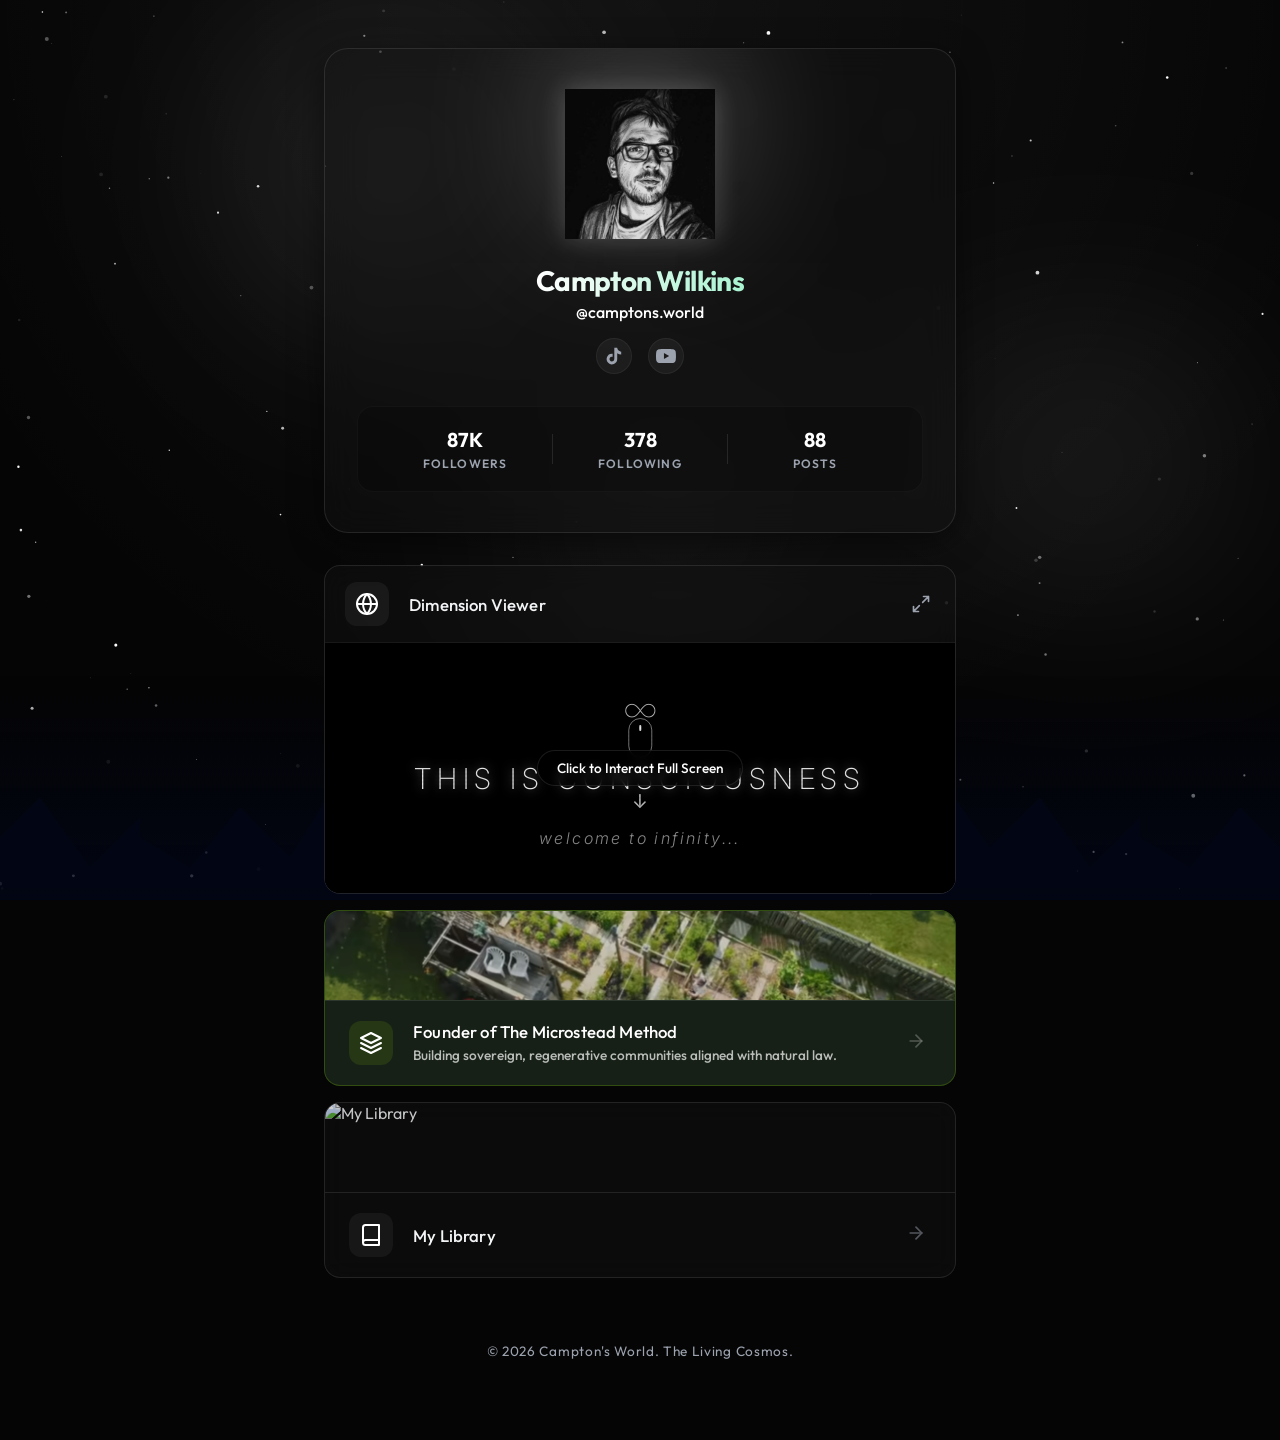
==== index.html @ 15b925a3 "Add files via upload" ====
<!DOCTYPE html>
<html lang="en">
<head>
    <meta charset="UTF-8">
    <meta name="viewport" content="width=device-width, initial-scale=1.0">
    <title>Campton's World</title>
    <meta name="description" content="Digital profile and links for Campton's World. Quantum spirituality, the evolution of consciousness, metaphysics, and shamanic wisdom.">
    <link rel="preconnect" href="https://fonts.googleapis.com">
    <link rel="preconnect" href="https://fonts.gstatic.com" crossorigin>
    <link href="https://fonts.googleapis.com/css2?family=Outfit:wght@300;400;500;600;700&display=swap" rel="stylesheet">
    <link rel="stylesheet" href="styles.css">
</head>
<body>
    <!-- Background Canvas for Stars -->
    <canvas id="starsCanvas"></canvas>
    
    <!-- Aurora Borealis Elements -->
    <div class="aurora-container">
        <div class="aurora aurora-1"></div>
        <div class="aurora aurora-2"></div>
        <div class="aurora aurora-3"></div>
    </div>

    <!-- Earth/Nature Silhouette at the bottom -->
    <div class="nature-silhouette"></div>

    <main class="content-wrapper">
        <!-- Profile Section -->
        <header class="profile-card">
            <div class="profile-glow"></div>
            <div class="profile-square-container">
                <img src="profile_small.jpg" alt="Campton Wilkins" class="profile-square-image">
            </div>
            
            <h1 class="profile-name">Campton Wilkins</h1>
            <a href="https://www.instagram.com/camptons.world/" target="_blank" rel="noopener noreferrer" class="profile-handle">@camptons.world</a>
            
            <div class="social-icons">
                <a href="https://tiktok.com/@camptons.world" target="_blank" rel="noopener noreferrer" class="social-icon" aria-label="TikTok">
                    <svg width="20" height="20" viewBox="0 0 24 24" fill="currentColor"><path d="M19.59 6.69a4.83 4.83 0 0 1-3.77-4.25V2h-3.45v13.67a2.89 2.89 0 0 1-5.2 1.74 2.89 2.89 0 0 1 2.31-4.64 2.93 2.93 0 0 1 .88.13V9.4a6.84 6.84 0 0 0-1-.05A6.33 6.33 0 0 0 5 20.1a6.34 6.34 0 0 0 10.86-4.43v-7a8.16 8.16 0 0 0 4.77 1.52v-3.4a4.85 4.85 0 0 1-1-.1z"/></svg>
                </a>
                <a href="https://youtube.com/c/CamptonWilkins" target="_blank" rel="noopener noreferrer" class="social-icon" aria-label="YouTube">
                    <svg width="20" height="20" viewBox="0 0 24 24" fill="currentColor"><path d="M23.498 6.186a3.016 3.016 0 0 0-2.122-2.136C19.505 3.545 12 3.545 12 3.545s-7.505 0-9.377.505A3.017 3.017 0 0 0 .502 6.186C0 8.07 0 12 0 12s0 3.93.502 5.814a3.016 3.016 0 0 0 2.122 2.136c1.871.505 9.376.505 9.376.505s7.505 0 9.377-.505a3.015 3.015 0 0 0 2.122-2.136C24 15.93 24 12 24 12s0-3.93-.502-5.814zM9.545 15.568V8.432L15.818 12l-6.273 3.568z"/></svg>
                </a>
            </div>
            
            <div class="profile-stats">
                <div class="stat-item">
                    <span class="stat-value">87K</span>
                    <span class="stat-label">Followers</span>
                </div>
                <div class="stat-divider"></div>
                <div class="stat-item">
                    <span class="stat-value">378</span>
                    <span class="stat-label">Following</span>
                </div>
                <div class="stat-divider"></div>
                <div class="stat-item">
                    <span class="stat-value">88</span>
                    <span class="stat-label">Posts</span>
                </div>
            </div>
        </header>

        <!-- Link Tree Section -->
        <nav class="link-tree">
            <!-- Dimension Viewer Widget -->
            <div class="widget-preview-container" id="dimensionWidgetContainer" style="--delay: 0.1s">
                <div class="widget-preview-header" onclick="toggleWidgetFullscreen()">
                    <div class="link-icon">
                        <svg width="24" height="24" viewBox="0 0 24 24" fill="none" stroke="currentColor" stroke-width="2" stroke-linecap="round" stroke-linejoin="round"><circle cx="12" cy="12" r="10"></circle><path d="M12 2a15.3 15.3 0 0 1 4 10 15.3 15.3 0 0 1-4 10 15.3 15.3 0 0 1-4-10 15.3 15.3 0 0 1 4-10z"></path><path d="M2 12h20"></path></svg>
                    </div>
                    <span class="link-text">Dimension Viewer</span>
                    <button id="expandWidgetBtn" class="expand-btn" aria-label="Expand">
                        <svg class="expand-icon" width="20" height="20" viewBox="0 0 24 24" fill="none" stroke="currentColor" stroke-width="2" stroke-linecap="round" stroke-linejoin="round"><path d="M15 3h6v6M9 21H3v-6M21 3l-7 7M3 21l7-7"/></svg>
                        <svg class="collapse-icon" width="20" height="20" viewBox="0 0 24 24" fill="none" stroke="currentColor" stroke-width="2" stroke-linecap="round" stroke-linejoin="round" style="display: none;"><line x1="18" y1="6" x2="6" y2="18"></line><line x1="6" y1="6" x2="18" y2="18"></line></svg>
                    </button>
                </div>
                <div class="widget-iframe-wrapper">
                    <iframe id="dimensionIframe" src="dimension-viewer/index.html" frameborder="0"></iframe>
                    <div class="widget-overlay" id="widgetOverlay" onclick="toggleWidgetFullscreen()">
                        <span class="overlay-text">Click to Interact Full Screen</span>
                    </div>
                </div>
            </div>

            <!-- Microstead Link -->
            <a href="https://microstead.org/" target="_blank" rel="noopener noreferrer" class="tree-link microstead-link" style="--delay: 0.2s">
                <div class="link-banner">
                    <img src="microstead.jpg" alt="Microstead">
                </div>
                <div class="link-inner">
                    <div class="link-icon">
                        <svg width="24" height="24" viewBox="0 0 24 24" fill="none" stroke="currentColor" stroke-width="2" stroke-linecap="round" stroke-linejoin="round">
                            <path d="M12 2L2 7l10 5 10-5-10-5z"></path><path d="M2 17l10 5 10-5"></path><path d="M2 12l10 5 10-5"></path>
                        </svg>
                    </div>
                    <div class="link-content">
                        <span class="link-text" style="flex: unset;">Founder of The Microstead Method</span>
                        <span class="link-excerpt">Building sovereign, regenerative communities aligned with natural law.</span>
                    </div>
                    <div class="link-arrow">
                        <svg width="20" height="20" viewBox="0 0 24 24" fill="none" stroke="currentColor" stroke-width="2" stroke-linecap="round" stroke-linejoin="round">
                            <line x1="5" y1="12" x2="19" y2="12"></line>
                            <polyline points="12 5 19 12 12 19"></polyline>
                        </svg>
                    </div>
                </div>
            </a>

            <!-- Link Template 2 -->
            <a href="library.html" class="tree-link library-link" style="--delay: 0.3s">
                <div class="link-banner">
                    <img src="library-thumb.gif" alt="My Library">
                </div>
                <div class="link-inner">
                    <div class="link-icon">
                        <svg width="24" height="24" viewBox="0 0 24 24" fill="none" stroke="currentColor" stroke-width="2" stroke-linecap="round" stroke-linejoin="round">
                            <path d="M4 19.5v-15A2.5 2.5 0 0 1 6.5 2H20v20H6.5a2.5 2.5 0 0 1 0-5H20"></path>
                        </svg>
                    </div>
                    <span class="link-text">My Library</span>
                    <div class="link-arrow">
                        <svg width="20" height="20" viewBox="0 0 24 24" fill="none" stroke="currentColor" stroke-width="2" stroke-linecap="round" stroke-linejoin="round">
                            <line x1="5" y1="12" x2="19" y2="12"></line>
                            <polyline points="12 5 19 12 12 19"></polyline>
                        </svg>
                    </div>
                </div>
            </a>
        </nav>
        
        <footer class="footer">
            <p>&copy; <script>document.write(new Date().getFullYear())</script> Campton's World. The Living Cosmos.</p>
        </footer>
    </main>

    <script src="script.js"></script>
</body>
</html>
---- styles.css ----
:root {
    --bg-color: #050505;
    --text-main: #F3F4F6;
    --text-muted: #9CA3AF;
    --accent-green: #FFFFFF;
    --accent-blue: #CCCCCC;
    --accent-purple: #999999;
    --glass-bg: rgba(20, 20, 20, 0.4);
    --glass-border: rgba(255, 255, 255, 0.1);
    --card-shadow: 0 8px 32px 0 rgba(0, 0, 0, 0.5);
}

* {
    margin: 0;
    padding: 0;
    box-sizing: border-box;
    font-family: 'Outfit', sans-serif;
}

body {
    background-color: var(--bg-color);
    color: var(--text-main);
    min-height: 100vh;
    display: flex;
    flex-direction: column;
    align-items: center;
    overflow-x: hidden;
    position: relative;
    /* Subtle earthy texture overlay */
    background-image: radial-gradient(circle at 50% 0%, rgba(255, 255, 255, 0.05) 0%, transparent 50%);
}

/* --- Background Effects --- */
#starsCanvas {
    position: fixed;
    top: 0;
    left: 0;
    width: 100%;
    height: 100%;
    z-index: -3;
    pointer-events: none;
}

.aurora-container {
    position: fixed;
    top: -50%;
    left: -50%;
    width: 200%;
    height: 200%;
    z-index: -2;
    pointer-events: none;
    filter: blur(60px);
    opacity: 0.5;
    mix-blend-mode: screen;
}

.aurora {
    position: absolute;
    border-radius: 50%;
    animation: drift 20s infinite alternate linear;
}

.aurora-1 {
    top: 20%;
    left: 30%;
    width: 40vw;
    height: 40vw;
    background: radial-gradient(circle, rgba(255, 255, 255, 0.2), transparent 70%);
    animation-delay: 0s;
}

.aurora-2 {
    top: 40%;
    right: 20%;
    width: 50vw;
    height: 30vw;
    background: radial-gradient(circle, rgba(255, 255, 255, 0.15), transparent 70%);
    animation-delay: -5s;
}

.aurora-3 {
    bottom: 30%;
    left: 40%;
    width: 45vw;
    height: 45vw;
    background: radial-gradient(circle, rgba(255, 255, 255, 0.1), transparent 70%);
    animation-delay: -10s;
}

@keyframes drift {
    0% { transform: translate(0, 0) scale(1) rotate(0deg); }
    100% { transform: translate(10%, 10%) scale(1.1) rotate(5deg); }
}

.nature-silhouette {
    position: fixed;
    bottom: 0;
    left: 0;
    width: 100%;
    height: 25vh;
    z-index: -1;
    pointer-events: none;
    /* Creating a pine tree / mountain silhouette effect using a repeating linear gradient or svg */
    background: linear-gradient(to top, rgba(2, 6, 23, 1), transparent),
                url('data:image/svg+xml;utf8,<svg viewBox="0 0 1000 200" xmlns="http://www.w3.org/2000/svg"><path d="M0,200 L0,150 L50,180 L100,120 L150,170 L200,90 L250,160 L300,110 L350,150 L400,80 L450,140 L500,60 L550,130 L600,100 L650,150 L700,70 L750,140 L800,90 L850,160 L900,110 L950,180 L1000,130 L1000,200 Z" fill="%23020617"/></svg>');
    background-size: 100% 100%, 1000px 100%;
    background-position: bottom;
    background-repeat: no-repeat, repeat-x;
    opacity: 0.8;
}

/* --- Layout --- */
.content-wrapper {
    width: 100%;
    max-width: 680px;
    padding: 3rem 1.5rem;
    display: flex;
    flex-direction: column;
    gap: 2rem;
    z-index: 1;
}

/* --- Profile Section --- */
.profile-card {
    background: var(--glass-bg);
    backdrop-filter: blur(16px);
    -webkit-backdrop-filter: blur(16px);
    border: 1px solid var(--glass-border);
    border-radius: 24px;
    padding: 2.5rem 2rem;
    display: flex;
    flex-direction: column;
    align-items: center;
    box-shadow: var(--card-shadow);
    position: relative;
    overflow: hidden;
    animation: fadeUp 0.8s cubic-bezier(0.16, 1, 0.3, 1);
}

.profile-glow {
    position: absolute;
    top: 0;
    left: 50%;
    transform: translateX(-50%);
    width: 150px;
    height: 150px;
    background: var(--accent-green);
    filter: blur(80px);
    opacity: 0.3;
    pointer-events: none;
}

.profile-square-container {
    position: relative;
    width: 150px;
    height: 150px;
    margin-bottom: 1.5rem;
    border-radius: 0;
    overflow: hidden;
    box-shadow: 0 0 25px rgba(255, 255, 255, 0.2);
    animation: pulseGlowSquare 4s infinite alternate;
}

.profile-square-image {
    width: 100%;
    height: 100%;
    object-fit: cover;
    object-position: center 15%;
    display: block;
    filter: grayscale(100%) contrast(1.1);
}

@keyframes pulseGlowSquare {
    0% { box-shadow: 0 0 15px rgba(255, 255, 255, 0.1); }
    100% { box-shadow: 0 0 30px rgba(255, 255, 255, 0.3); }
}

.profile-name {
    font-size: 1.75rem;
    font-weight: 700;
    margin-bottom: 0.25rem;
    letter-spacing: -0.02em;
    background: linear-gradient(to right, #FFF, #A7F3D0);
    -webkit-background-clip: text;
    -webkit-text-fill-color: transparent;
}

.profile-handle {
    color: var(--accent-green);
    text-decoration: none;
    font-size: 1rem;
    font-weight: 500;
    margin-bottom: 1rem;
    transition: color 0.3s ease;
}

.profile-handle:hover {
    color: #FFFFFF;
    text-shadow: 0 0 8px rgba(255, 255, 255, 0.5);
}

.social-icons {
    display: flex;
    gap: 1rem;
    margin-bottom: 2rem;
}

.social-icon {
    display: flex;
    align-items: center;
    justify-content: center;
    width: 36px;
    height: 36px;
    background: rgba(255, 255, 255, 0.05);
    border-radius: 50%;
    color: var(--text-muted);
    transition: all 0.3s ease;
    border: 1px solid rgba(255, 255, 255, 0.05);
}

.social-icon:hover {
    color: #FFF;
    background: rgba(255, 255, 255, 0.1);
    border-color: rgba(255, 255, 255, 0.3);
    transform: translateY(-2px);
    box-shadow: 0 4px 12px rgba(255, 255, 255, 0.15);
}

.profile-stats {
    display: flex;
    justify-content: center;
    align-items: center;
    width: 100%;
    background: rgba(0, 0, 0, 0.2);
    border-radius: 16px;
    padding: 1.25rem;
    border: 1px solid rgba(255, 255, 255, 0.03);
}

.stat-item {
    display: flex;
    flex-direction: column;
    align-items: center;
    flex: 1;
}

.stat-value {
    font-size: 1.25rem;
    font-weight: 700;
    color: #FFF;
    margin-bottom: 0.25rem;
}

.stat-label {
    font-size: 0.75rem;
    text-transform: uppercase;
    letter-spacing: 0.1em;
    color: var(--text-muted);
    font-weight: 600;
}

.stat-divider {
    width: 1px;
    height: 30px;
    background: rgba(255, 255, 255, 0.1);
}

/* --- Link Tree Section --- */
.link-tree {
    display: flex;
    flex-direction: column;
    gap: 1rem;
    width: 100%;
}

.tree-link {
    display: flex;
    align-items: center;
    background: var(--glass-bg);
    backdrop-filter: blur(12px);
    -webkit-backdrop-filter: blur(12px);
    border: 1px solid var(--glass-border);
    border-radius: 16px;
    padding: 1rem 1.25rem;
    text-decoration: none;
    color: var(--text-main);
    transition: all 0.3s cubic-bezier(0.25, 0.8, 0.25, 1);
    position: relative;
    overflow: hidden;
    animation: fadeUp 0.8s cubic-bezier(0.16, 1, 0.3, 1) both;
    animation-delay: calc(var(--delay) + 0.2s);
}

.tree-link::before {
    content: '';
    position: absolute;
    top: 0;
    left: 0;
    width: 100%;
    height: 100%;
    background: linear-gradient(90deg, transparent, rgba(255, 255, 255, 0.05), transparent);
    transform: translateX(-100%);
    transition: transform 0.6s ease;
}

.tree-link:hover {
    transform: translateY(-3px) scale(1.01);
    background: rgba(31, 41, 55, 0.6);
    border-color: rgba(255, 255, 255, 0.2);
    box-shadow: 0 10px 25px -5px rgba(0, 0, 0, 0.5), 0 0 15px rgba(255, 255, 255, 0.05);
}

.tree-link:hover::before {
    transform: translateX(100%);
}

.link-icon {
    display: flex;
    align-items: center;
    justify-content: center;
    width: 44px;
    height: 44px;
    background: rgba(255, 255, 255, 0.05);
    border-radius: 12px;
    margin-right: 1.25rem;
    color: var(--accent-green);
    transition: all 0.3s ease;
}

.tree-link:hover .link-icon {
    background: rgba(255, 255, 255, 0.1);
    color: #FFFFFF;
    transform: scale(1.1);
}

.link-text {
    flex: 1;
    font-size: 1.05rem;
    font-weight: 500;
    letter-spacing: 0.01em;
}

.link-arrow {
    color: var(--text-muted);
    opacity: 0.5;
    transition: all 0.3s ease;
    transform: translateX(-5px);
}

.tree-link:hover .link-arrow {
    opacity: 1;
    color: var(--accent-green);
    transform: translateX(0);
}

/* --- Widget Preview --- */
.widget-preview-container {
    background: var(--glass-bg);
    backdrop-filter: blur(12px);
    -webkit-backdrop-filter: blur(12px);
    border: 1px solid var(--glass-border);
    border-radius: 16px;
    overflow: hidden;
    display: flex;
    flex-direction: column;
    animation: fadeUp 0.8s cubic-bezier(0.16, 1, 0.3, 1) both;
    animation-delay: calc(var(--delay) + 0.2s);
    transition: all 0.4s ease;
}

.widget-preview-header {
    display: flex;
    align-items: center;
    padding: 1rem 1.25rem;
    border-bottom: 1px solid rgba(255, 255, 255, 0.05);
    cursor: pointer;
    transition: background 0.3s ease;
}

.widget-preview-header:hover {
    background: rgba(255, 255, 255, 0.05);
}

.expand-btn {
    background: none;
    border: none;
    color: var(--text-muted);
    cursor: pointer;
    transition: color 0.3s ease;
    padding: 0.25rem;
    display: flex;
    align-items: center;
    justify-content: center;
}

.widget-preview-header:hover .expand-btn {
    color: var(--accent-green);
}

.widget-iframe-wrapper {
    position: relative;
    width: 100%;
    height: 250px;
    background: #000;
}

.widget-iframe-wrapper iframe {
    width: 100%;
    height: 100%;
    pointer-events: none; /* Prevent interaction while in preview */
}

.widget-overlay {
    position: absolute;
    top: 0;
    left: 0;
    width: 100%;
    height: 100%;
    background: rgba(0, 0, 0, 0.1);
    display: flex;
    align-items: center;
    justify-content: center;
    cursor: pointer;
    transition: background 0.3s ease;
}

.widget-overlay:hover {
    background: rgba(0, 0, 0, 0.3);
}

.overlay-text {
    background: rgba(0, 0, 0, 0.7);
    padding: 0.5rem 1.2rem;
    border-radius: 20px;
    font-size: 0.85rem;
    font-weight: 500;
    border: 1px solid var(--glass-border);
    backdrop-filter: blur(4px);
    transition: transform 0.3s ease, opacity 0.3s ease;
    color: #fff;
}

.widget-overlay:hover .overlay-text {
    transform: scale(1.05);
}

/* Fullscreen State */
.widget-preview-container.is-fullscreen {
    position: fixed;
    top: 0;
    left: 0;
    width: 100vw;
    height: 100vh;
    z-index: 9999;
    border-radius: 0;
    border: none;
    margin: 0;
    animation: none;
    background: #000;
}

.widget-preview-container.is-fullscreen .widget-iframe-wrapper {
    height: calc(100vh - 65px);
    flex: 1;
}

.widget-preview-container.is-fullscreen .widget-iframe-wrapper iframe {
    pointer-events: auto; /* Enable interaction */
}

.widget-preview-container.is-fullscreen .widget-overlay {
    display: none;
}

.widget-preview-container.is-fullscreen .widget-preview-header {
    background: rgba(10, 10, 15, 0.95);
    border-bottom: 1px solid rgba(255, 255, 255, 0.1);
    backdrop-filter: blur(10px);
}

/* --- Footer --- */
.footer {
    text-align: center;
    margin-top: 2rem;
    padding-bottom: 2rem;
    color: var(--text-muted);
    font-size: 0.85rem;
    letter-spacing: 0.05em;
    animation: fadeUp 0.8s cubic-bezier(0.16, 1, 0.3, 1) both;
    animation-delay: 1s;
}

/* --- Animations --- */
@keyframes fadeUp {
    from {
        opacity: 0;
        transform: translateY(20px);
    }
    to {
        opacity: 1;
        transform: translateY(0);
    }
}

/* --- Responsive --- */
@media (max-width: 600px) {
    .content-wrapper {
        padding: 2rem 1.25rem;
    }
    
    .profile-card {
        padding: 2rem 1.5rem;
    }
    
    .profile-stats {
        padding: 1rem 0.5rem;
    }
    
    .stat-value {
        font-size: 1.1rem;
    }
}

/* --- Library Page Styles --- */
.library-wrapper {
    max-width: 800px;
}

.back-link {
    display: inline-flex;
    align-items: center;
    gap: 0.5rem;
    color: var(--text-muted);
    text-decoration: none;
    font-size: 0.9rem;
    font-weight: 500;
    margin-bottom: 2rem;
    transition: color 0.3s ease;
}

.back-link:hover {
    color: var(--accent-green);
}

.library-header {
    margin-bottom: 2rem;
}

.library-header .page-title {
    font-size: 2.5rem;
    margin-bottom: 0.5rem;
    font-weight: 700;
    color: #fff;
    letter-spacing: -0.02em;
}

.library-header .page-subtitle {
    color: var(--accent-green);
    font-size: 1.1rem;
    font-weight: 500;
}

.glass-card p {
    margin-bottom: 1rem;
    line-height: 1.7;
    color: var(--text-light);
}

.glass-card p:last-of-type {
    margin-bottom: 0;
}

.discord-callout {
    margin-top: 1.5rem;
    padding-top: 1.5rem;
    border-top: 1px solid rgba(255, 255, 255, 0.1);
    display: flex;
    flex-wrap: wrap;
    align-items: center;
    gap: 1rem;
    justify-content: space-between;
}

.discord-btn {
    background: var(--accent-green);
    color: #000;
    text-decoration: none;
    padding: 0.6rem 1.2rem;
    border-radius: 8px;
    font-weight: 600;
    font-size: 0.9rem;
    transition: transform 0.3s ease, box-shadow 0.3s ease;
}

.discord-btn:hover {
    transform: translateY(-2px);
    box-shadow: 0 4px 12px rgba(162, 255, 0, 0.2);
}

.tools-list {
    list-style: none;
    padding: 0;
    margin: 1.5rem 0 0 0;
    display: grid;
    grid-template-columns: 1fr;
    gap: 1rem;
}

.tools-list li {
    display: flex;
    align-items: center;
    gap: 1rem;
    padding: 0.8rem 1rem;
    background: rgba(255, 255, 255, 0.03);
    border: 1px solid rgba(255, 255, 255, 0.05);
    border-radius: 12px;
    color: var(--text-light);
    line-height: 1.5;
}

.tool-icon {
    font-size: 1.5rem;
}

.resources-grid {
    display: grid;
    grid-template-columns: repeat(auto-fill, minmax(300px, 1fr));
    gap: 1.5rem;
    margin-bottom: 2rem;
}

.section-heading {
    grid-column: 1 / -1;
    font-size: 1.8rem;
    color: #fff;
    margin-bottom: 0.5rem;
}

.resource-card {
    background: var(--glass-bg);
    backdrop-filter: blur(12px);
    -webkit-backdrop-filter: blur(12px);
    border: 1px solid var(--glass-border);
    border-radius: 16px;
    padding: 1.5rem;
    text-decoration: none;
    transition: all 0.4s ease;
    display: flex;
    flex-direction: column;
    justify-content: center;
}

.resource-card:hover {
    transform: translateY(-4px);
    border-color: rgba(162, 255, 0, 0.3);
    box-shadow: 0 8px 24px rgba(0, 0, 0, 0.4);
    background: rgba(20, 20, 25, 0.6);
}

.resource-card h3 {
    color: var(--accent-green);
    margin-bottom: 0.5rem;
    font-size: 1.1rem;
    font-weight: 600;
}

.resource-card p {
    color: var(--text-muted);
    font-size: 0.9rem;
    line-height: 1.5;
    margin: 0;
}

.astral-section h2 {
    color: #fff;
    margin-bottom: 1.5rem;
}

.astral-section h3 {
    color: #fff;
    margin-top: 2rem;
    margin-bottom: 1rem;
}

.section-image {
    width: 100%;
    max-height: 400px;
    object-fit: cover;
    border-radius: 12px;
    margin-bottom: 1.5rem;
    border: 1px solid rgba(255, 255, 255, 0.1);
}

.method-list {
    margin: 0 0 1.5rem 1.5rem;
    color: var(--text-light);
    line-height: 1.7;
}

.method-list li {
    margin-bottom: 0.5rem;
}

.glass-card {
    margin-bottom: 2rem;
}

/* --- Microstead Link Styles --- */
.tree-link.microstead-link {
    flex-direction: column;
    padding: 0;
    background: rgba(30, 45, 30, 0.7); /* soft dark green default */
    border-color: rgba(162, 255, 0, 0.2);
    overflow: hidden;
    color: #fff;
    align-items: stretch;
}

.tree-link.microstead-link:hover {
    box-shadow: 0 10px 25px -5px rgba(162, 255, 0, 0.4), 0 0 15px rgba(162, 255, 0, 0.2);
    transform: translateY(-4px);
    background: var(--accent-green); /* accent green on hover */
    color: #000;
}

.link-banner {
    width: 100%;
    height: 90px;
    overflow: hidden;
    display: block;
    border-bottom: 1px solid rgba(255, 255, 255, 0.1);
}

.link-banner img {
    width: 100%;
    height: 100%;
    object-fit: cover;
    object-position: center;
    opacity: 0.8;
    transition: opacity 0.4s ease, transform 3s cubic-bezier(0.25, 1, 0.5, 1);
}

.tree-link.microstead-link:hover .link-banner img {
    opacity: 1;
    transform: scale(1.15) translate(-2%, -2%);
}

.tree-link.library-link:hover .link-banner img {
    opacity: 1;
}

.link-inner {
    display: flex;
    align-items: center;
    padding: 1.25rem 1.5rem;
    width: 100%;
}

/* --- Library Link Styles --- */
.tree-link.library-link {
    flex-direction: column;
    padding: 0;
    overflow: hidden;
    align-items: stretch;
}

.tree-link.microstead-link .link-icon {
    background: rgba(162, 255, 0, 0.1);
    color: var(--accent-green);
}

.tree-link.microstead-link:hover .link-icon {
    background: rgba(0, 0, 0, 0.15);
    color: #000;
}

.tree-link.microstead-link .link-arrow {
    color: rgba(255, 255, 255, 0.5);
}

.tree-link.microstead-link:hover .link-arrow {
    color: #000;
    transform: translateX(0);
}

.link-content {
    flex: 1;
    display: flex;
    flex-direction: column;
    gap: 0.25rem;
}

.tree-link.microstead-link .link-excerpt {
    font-size: 0.85rem;
    color: rgba(255, 255, 255, 0.7);
    line-height: 1.4;
    font-weight: 500;
    transition: color 0.3s ease;
}

.tree-link.microstead-link:hover .link-excerpt {
    color: rgba(0, 0, 0, 0.8);
}
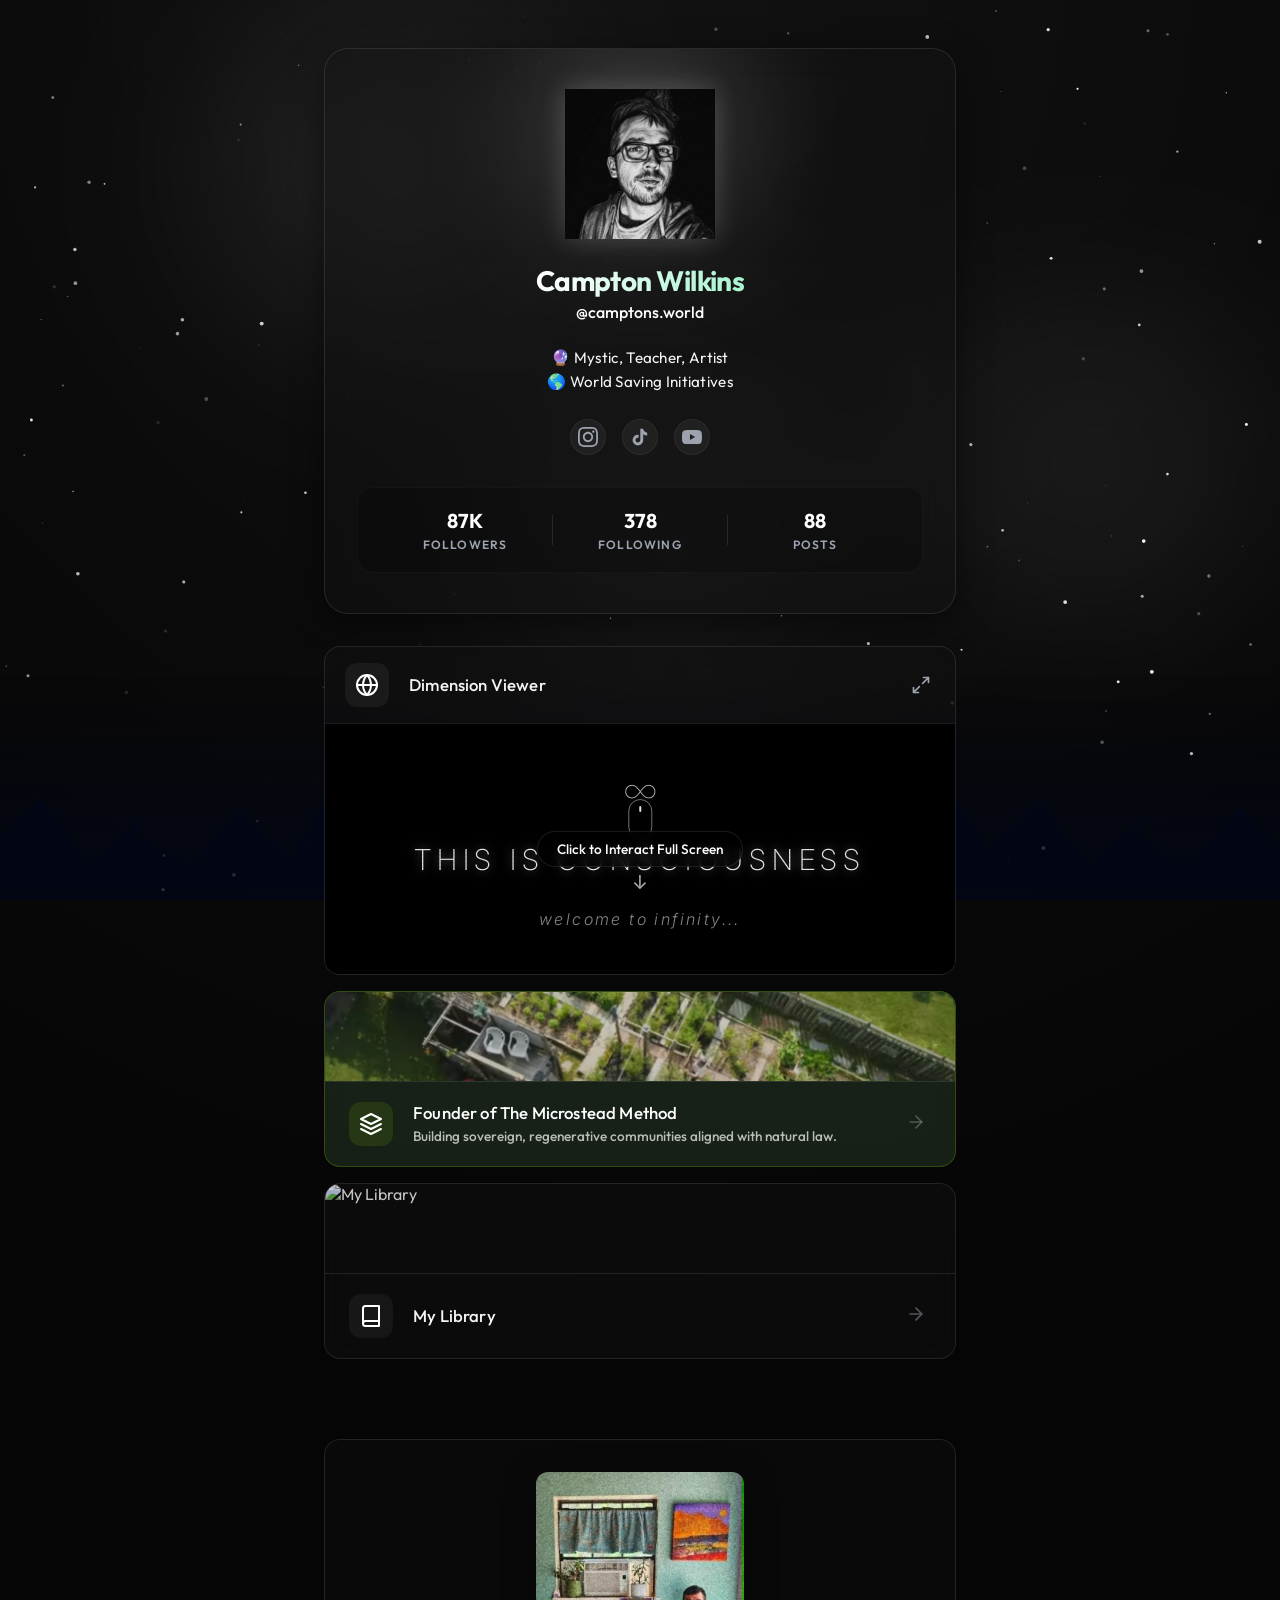
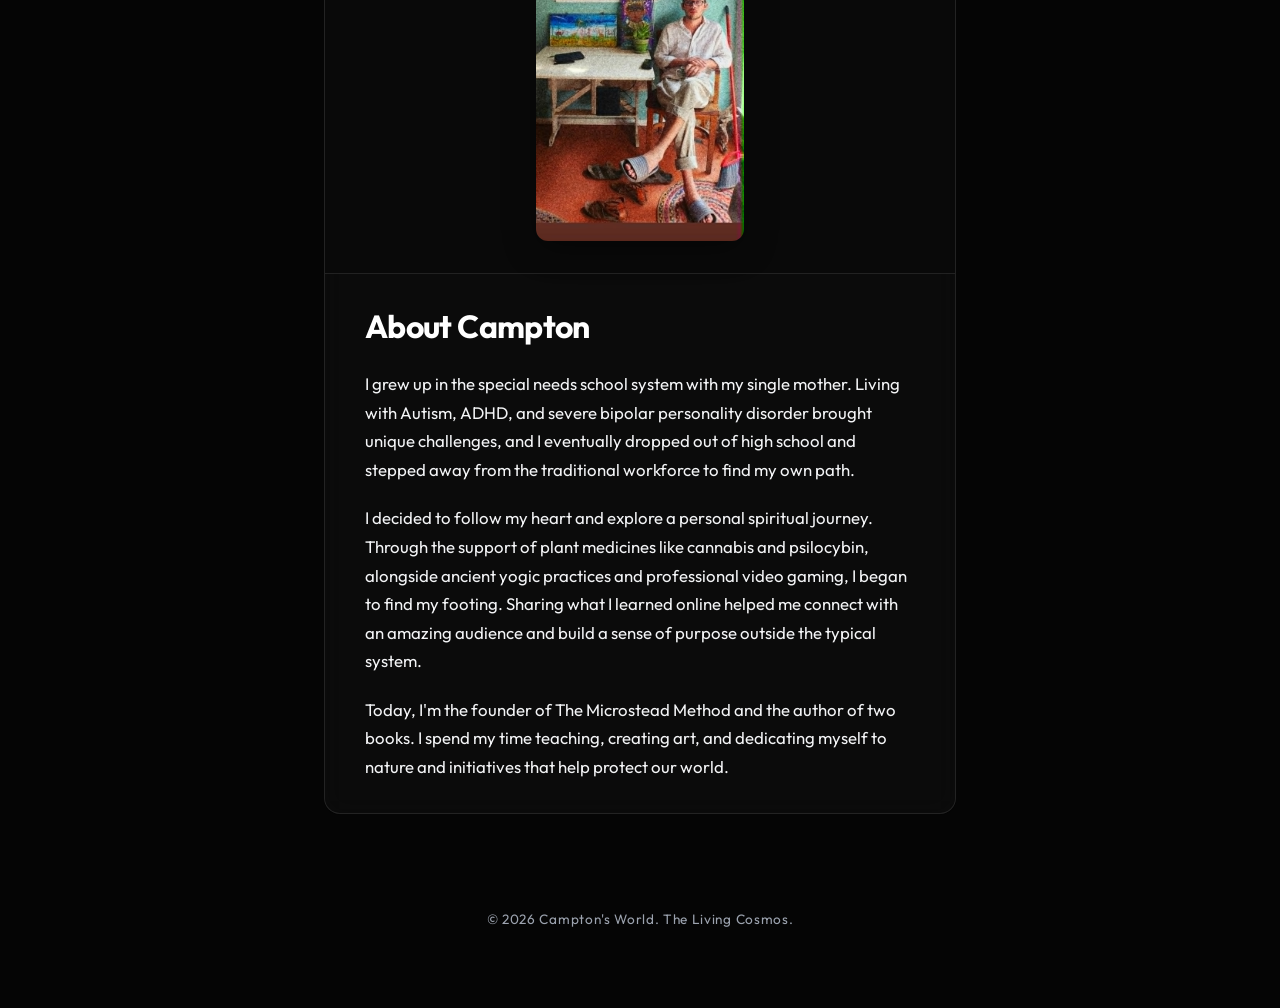
==== commit 47c31e9e: "Add files via upload" ====
--- a/index.html
+++ b/index.html
@@ -35,7 +35,15 @@
             <h1 class="profile-name">Campton Wilkins</h1>
             <a href="https://www.instagram.com/camptons.world/" target="_blank" rel="noopener noreferrer" class="profile-handle">@camptons.world</a>
             
+            <div class="profile-bio">
+                <p>🔮 Mystic, Teacher, Artist</p>
+                <p>🌎 World Saving Initiatives</p>
+            </div>
+            
             <div class="social-icons">
+                <a href="https://www.instagram.com/camptons.world/" target="_blank" rel="noopener noreferrer" class="social-icon" aria-label="Instagram">
+                    <svg width="20" height="20" viewBox="0 0 24 24" fill="currentColor"><path d="M12 2.163c3.204 0 3.584.012 4.85.07 3.252.148 4.771 1.691 4.919 4.919.058 1.265.069 1.645.069 4.849 0 3.205-.012 3.584-.069 4.849-.149 3.225-1.664 4.771-4.919 4.919-1.266.058-1.644.07-4.85.07-3.204 0-3.584-.012-4.849-.07-3.26-.149-4.771-1.699-4.919-4.92-.058-1.265-.07-1.644-.07-4.849 0-3.204.013-3.583.07-4.849.149-3.227 1.664-4.771 4.919-4.919 1.266-.057 1.645-.069 4.849-.069zm0-2.163c-3.259 0-3.667.014-4.947.072-4.358.2-6.78 2.618-6.98 6.98-.059 1.281-.073 1.689-.073 4.948 0 3.259.014 3.668.072 4.948.2 4.358 2.618 6.78 6.98 6.98 1.281.058 1.689.072 4.948.072 3.259 0 3.668-.014 4.948-.072 4.354-.2 6.782-2.618 6.979-6.98.059-1.28.073-1.689.073-4.948 0-3.259-.014-3.667-.072-4.947-.196-4.354-2.617-6.78-6.979-6.98-1.281-.059-1.69-.073-4.949-.073zm0 5.838c-3.403 0-6.162 2.759-6.162 6.162s2.759 6.163 6.162 6.163 6.162-2.759 6.162-6.163c0-3.403-2.759-6.162-6.162-6.162zm0 10.162c-2.209 0-4-1.79-4-4 0-2.209 1.791-4 4-4s4 1.791 4 4c0 2.21-1.791 4-4 4zm6.406-11.845c-.796 0-1.441.645-1.441 1.44s.645 1.44 1.441 1.44c.795 0 1.439-.645 1.439-1.44s-.644-1.44-1.439-1.44z"/></svg>
+                </a>
                 <a href="https://tiktok.com/@camptons.world" target="_blank" rel="noopener noreferrer" class="social-icon" aria-label="TikTok">
                     <svg width="20" height="20" viewBox="0 0 24 24" fill="currentColor"><path d="M19.59 6.69a4.83 4.83 0 0 1-3.77-4.25V2h-3.45v13.67a2.89 2.89 0 0 1-5.2 1.74 2.89 2.89 0 0 1 2.31-4.64 2.93 2.93 0 0 1 .88.13V9.4a6.84 6.84 0 0 0-1-.05A6.33 6.33 0 0 0 5 20.1a6.34 6.34 0 0 0 10.86-4.43v-7a8.16 8.16 0 0 0 4.77 1.52v-3.4a4.85 4.85 0 0 1-1-.1z"/></svg>
                 </a>
@@ -130,6 +138,19 @@
             </a>
         </nav>
         
+        <!-- About Campton Section -->
+        <section class="about-card glass-card" style="--delay: 0.4s">
+            <div class="about-image-wrapper">
+                <img src="about-campton.jpg" alt="Campton" class="about-image">
+            </div>
+            <div class="about-content">
+                <h2>About Campton</h2>
+                <p>I grew up in the special needs school system with my single mother. Living with Autism, ADHD, and severe bipolar personality disorder brought unique challenges, and I eventually dropped out of high school and stepped away from the traditional workforce to find my own path.</p>
+                <p>I decided to follow my heart and explore a personal spiritual journey. Through the support of plant medicines like cannabis and psilocybin, alongside ancient yogic practices and professional video gaming, I began to find my footing. Sharing what I learned online helped me connect with an amazing audience and build a sense of purpose outside the typical system.</p>
+                <p>Today, I'm the founder of The Microstead Method and the author of two books. I spend my time teaching, creating art, and dedicating myself to nature and initiatives that help protect our world.</p>
+            </div>
+        </section>
+
         <footer class="footer">
             <p>&copy; <script>document.write(new Date().getFullYear())</script> Campton's World. The Living Cosmos.</p>
         </footer>
--- a/styles.css
+++ b/styles.css
@@ -197,6 +197,19 @@
 .profile-handle:hover {
     color: #FFFFFF;
     text-shadow: 0 0 8px rgba(255, 255, 255, 0.5);
+}
+
+.profile-bio {
+    margin: 0.5rem 0 1.5rem 0;
+    text-align: center;
+    color: var(--text-light);
+    font-size: 0.95rem;
+    line-height: 1.6;
+}
+
+.profile-bio p {
+    margin: 0;
+    letter-spacing: 0.02em;
 }
 
 .social-icons {
@@ -801,3 +814,77 @@
 .tree-link.microstead-link:hover .link-excerpt {
     color: rgba(0, 0, 0, 0.8);
 }
+
+/* --- About Campton Section --- */
+.about-card {
+    display: flex;
+    flex-direction: column;
+    overflow: hidden;
+    margin-top: 3rem;
+    padding: 0;
+    background: var(--glass-bg);
+    backdrop-filter: blur(12px);
+    -webkit-backdrop-filter: blur(12px);
+    border: 1px solid var(--glass-border);
+    border-radius: 16px;
+    animation: fadeUp 0.8s cubic-bezier(0.16, 1, 0.3, 1) both;
+    animation-delay: var(--delay);
+}
+
+.about-image-wrapper {
+    width: 100%;
+    display: flex;
+    justify-content: center;
+    padding: 2rem 0;
+    background: rgba(0, 0, 0, 0.15);
+    border-bottom: 1px solid rgba(255, 255, 255, 0.1);
+}
+
+.about-image {
+    width: 33%;
+    max-width: 300px;
+    min-width: 150px;
+    height: auto;
+    display: block;
+    border-radius: 12px;
+    box-shadow: 0 8px 32px rgba(0, 0, 0, 0.4);
+    transition: transform 0.8s ease;
+}
+
+.about-card:hover .about-image {
+    transform: scale(1.05);
+}
+
+.about-content {
+    padding: 2rem 2.5rem;
+}
+
+.about-content h2 {
+    font-size: 2rem;
+    font-weight: 700;
+    color: #fff;
+    margin-bottom: 1.5rem;
+    letter-spacing: -0.02em;
+}
+
+.about-content p {
+    font-size: 1.05rem;
+    line-height: 1.7;
+    color: var(--text-light);
+    margin-bottom: 1.25rem;
+}
+
+.about-content p:last-child {
+    margin-bottom: 0;
+}
+
+@media (max-width: 600px) {
+    .about-content {
+        padding: 1.5rem;
+    }
+    
+    .about-content h2 {
+        font-size: 1.8rem;
+        margin-bottom: 1rem;
+    }
+}
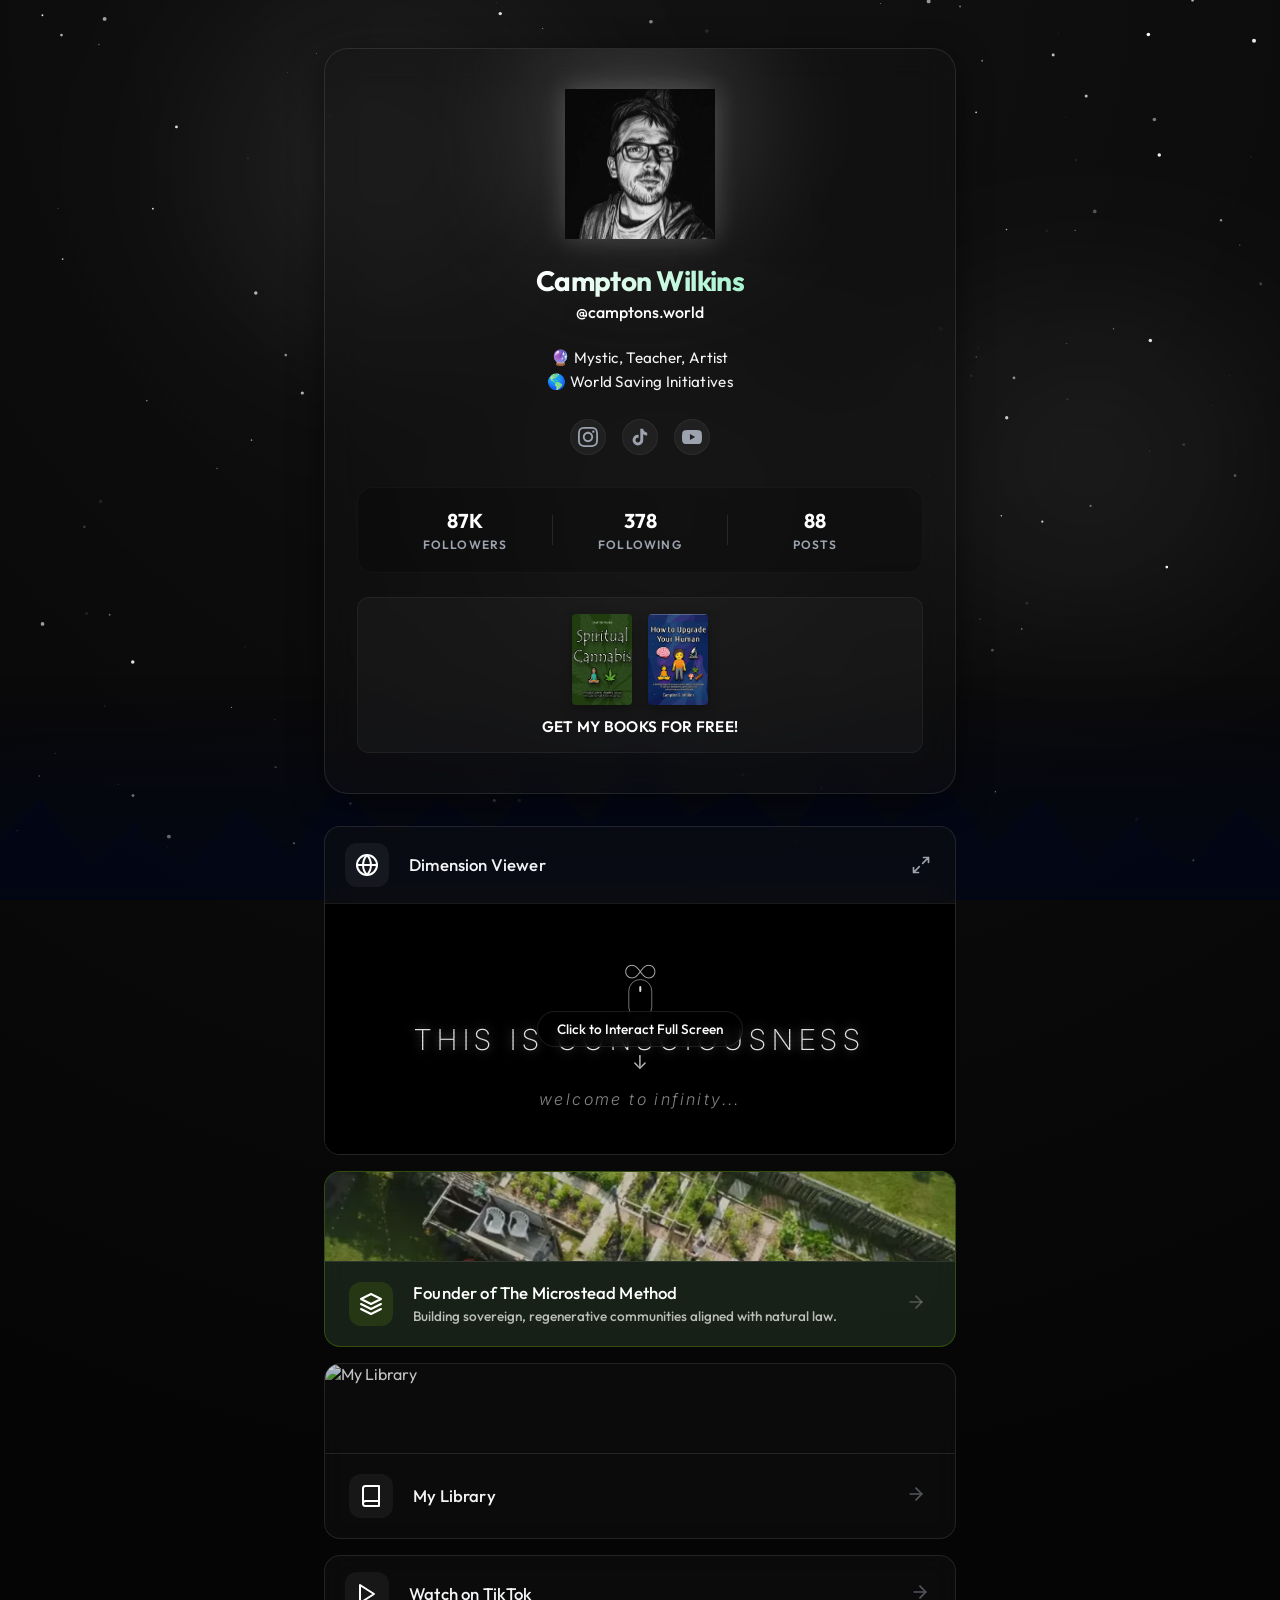
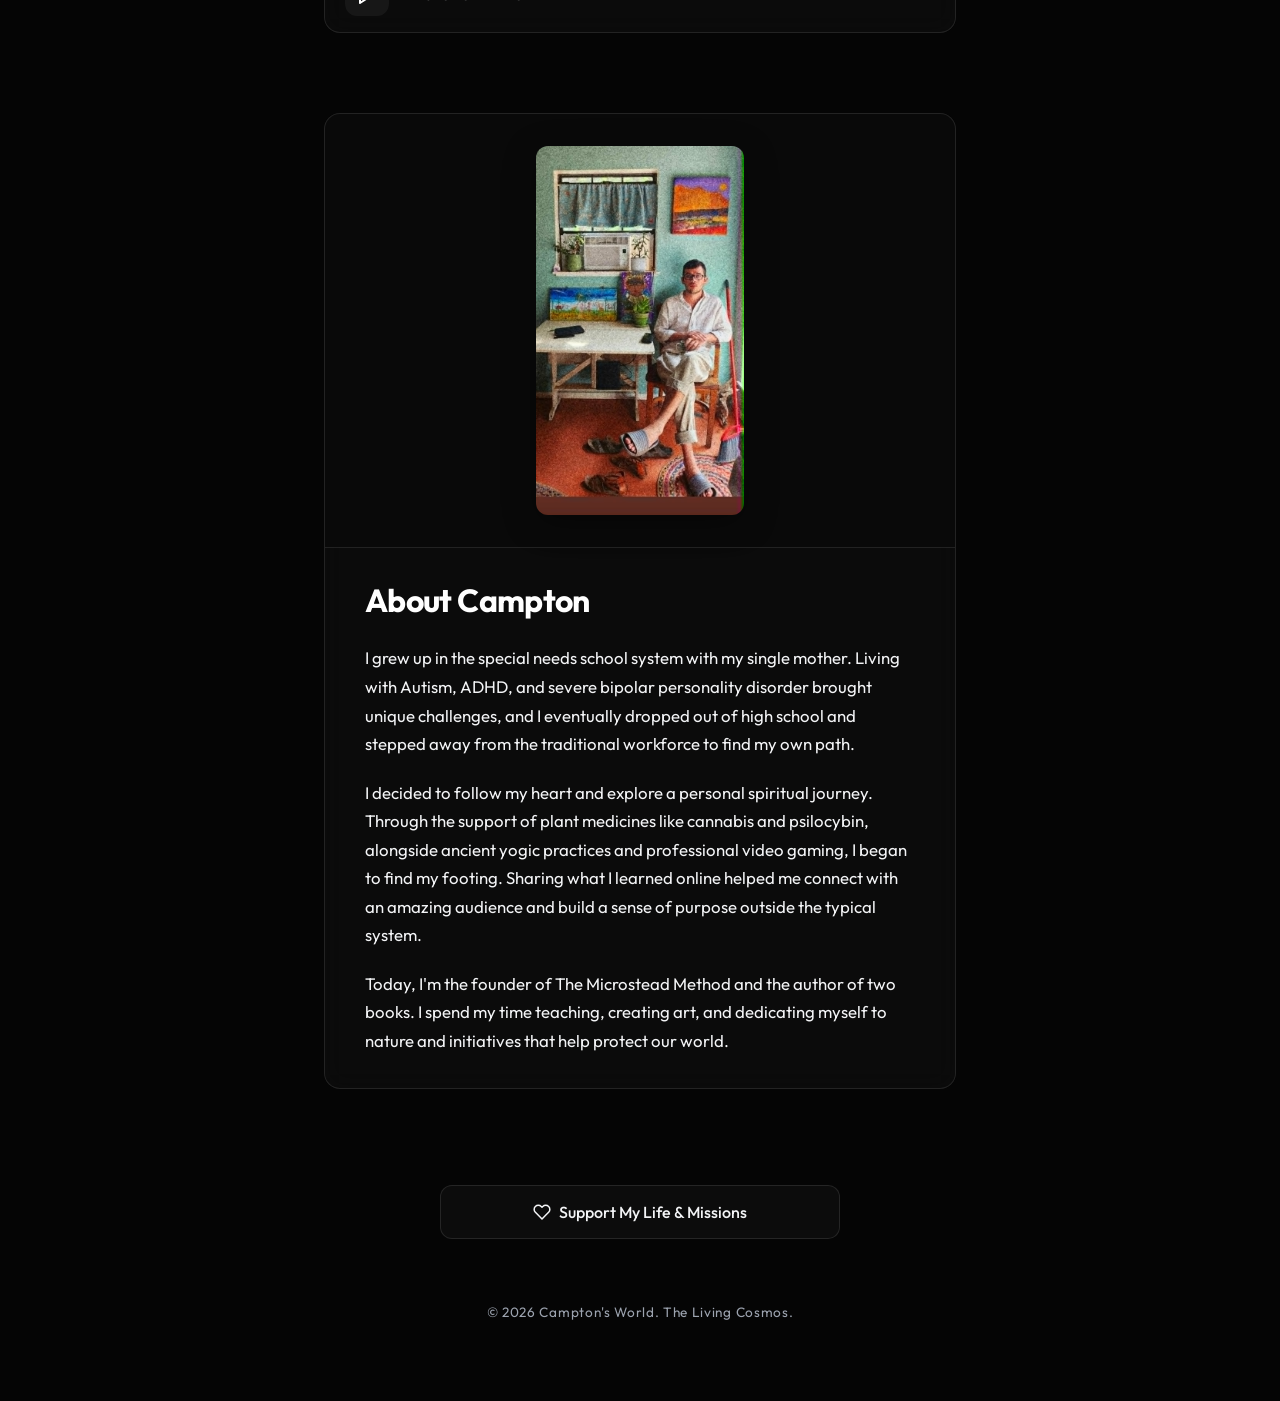
==== commit 5ccb3e80: "Add files via upload" ====
--- a/index.html
+++ b/index.html
@@ -29,7 +29,7 @@
         <header class="profile-card">
             <div class="profile-glow"></div>
             <div class="profile-square-container">
-                <img src="profile_small.jpg" alt="Campton Wilkins" class="profile-square-image">
+                <img src="profile_small.webp" alt="Campton Wilkins" class="profile-square-image">
             </div>
             
             <h1 class="profile-name">Campton Wilkins</h1>
@@ -67,6 +67,16 @@
                     <span class="stat-value">88</span>
                     <span class="stat-label">Posts</span>
                 </div>
+            </div>
+            
+            <div class="books-promo">
+                <a href="#" class="books-link" onclick="openBooksModal(event)">
+                    <div class="books-images">
+                        <img src="book1.png" alt="Spiritual Cannabis" class="book-cover">
+                        <img src="book2.png" alt="How to Upgrade Your Human" class="book-cover">
+                    </div>
+                    <span class="books-text">get my books for free!</span>
+                </a>
             </div>
         </header>
 
@@ -95,7 +105,7 @@
             <!-- Microstead Link -->
             <a href="https://microstead.org/" target="_blank" rel="noopener noreferrer" class="tree-link microstead-link" style="--delay: 0.2s">
                 <div class="link-banner">
-                    <img src="microstead.jpg" alt="Microstead">
+                    <img src="microstead.webp" alt="Microstead">
                 </div>
                 <div class="link-inner">
                     <div class="link-icon">
@@ -136,10 +146,26 @@
                     </div>
                 </div>
             </a>
+
+            <!-- Link Template 3 -->
+            <a href="https://www.tiktok.com/@camptons.world" target="_blank" rel="noopener noreferrer" class="tree-link" style="--delay: 0.4s">
+                <div class="link-icon">
+                    <svg width="24" height="24" viewBox="0 0 24 24" fill="none" stroke="currentColor" stroke-width="2" stroke-linecap="round" stroke-linejoin="round">
+                        <polygon points="5 3 19 12 5 21 5 3"></polygon>
+                    </svg>
+                </div>
+                <span class="link-text">Watch on TikTok</span>
+                <div class="link-arrow">
+                    <svg width="20" height="20" viewBox="0 0 24 24" fill="none" stroke="currentColor" stroke-width="2" stroke-linecap="round" stroke-linejoin="round">
+                        <line x1="5" y1="12" x2="19" y2="12"></line>
+                        <polyline points="12 5 19 12 12 19"></polyline>
+                    </svg>
+                </div>
+            </a>
         </nav>
         
         <!-- About Campton Section -->
-        <section class="about-card glass-card" style="--delay: 0.4s">
+        <section class="about-card glass-card" style="--delay: 0.5s">
             <div class="about-image-wrapper">
                 <img src="about-campton.jpg" alt="Campton" class="about-image">
             </div>
@@ -151,11 +177,52 @@
             </div>
         </section>
 
+        <!-- Donate Section -->
+        <div class="donate-wrapper" style="--delay: 0.6s">
+            <details class="donate-details">
+                <summary class="donate-btn">
+                    <svg width="18" height="18" viewBox="0 0 24 24" fill="none" stroke="currentColor" stroke-width="2" stroke-linecap="round" stroke-linejoin="round" class="heart-icon"><path d="M20.84 4.61a5.5 5.5 0 0 0-7.78 0L12 5.67l-1.06-1.06a5.5 5.5 0 0 0-7.78 7.78l1.06 1.06L12 21.23l7.78-7.78 1.06-1.06a5.5 5.5 0 0 0 0-7.78z"></path></svg>
+                    <span>Support My Life & Missions</span>
+                </summary>
+                <div class="donate-content">
+                    <div class="donate-option">
+                        <span class="donate-label">Zelle</span>
+                        <span class="donate-value">campwilkins@gmail.com</span>
+                    </div>
+                    <div class="donate-option">
+                        <span class="donate-label">CashApp</span>
+                        <span class="donate-value">$CamptonsWorld</span>
+                    </div>
+                    <div class="donate-option">
+                        <span class="donate-label">Venmo</span>
+                        <span class="donate-value">@Campton <span class="donate-sub">(7176)</span></span>
+                    </div>
+                </div>
+            </details>
+        </div>
+
         <footer class="footer">
             <p>&copy; <script>document.write(new Date().getFullYear())</script> Campton's World. The Living Cosmos.</p>
         </footer>
     </main>
 
+    <!-- Books Promo Modal -->
+    <div id="booksModal" class="modal-overlay">
+        <div class="modal-box glass-card">
+            <button class="modal-close" onclick="closeBooksModal()" aria-label="Close">
+                <svg width="24" height="24" viewBox="0 0 24 24" fill="none" stroke="currentColor" stroke-width="2" stroke-linecap="round" stroke-linejoin="round"><line x1="18" y1="6" x2="6" y2="18"></line><line x1="6" y1="6" x2="18" y2="18"></line></svg>
+            </button>
+            <div class="modal-body">
+                <h3 class="modal-title">A Gift For You</h3>
+                <p class="modal-text">These books are completely free. If you feel called to support my life, projects, and missions, your donations mean the world to me and help me continue this work.</p>
+                <div class="modal-actions">
+                    <button class="btn-primary" onclick="triggerDonate()">Donate to Support</button>
+                    <a href="https://drive.google.com/drive/u/0/folders/1zBUmLrd6HmqNtmoi-Z7wh2c2ZPCaaduR" target="_blank" rel="noopener noreferrer" class="btn-secondary" onclick="closeBooksModal()">Continue to Books</a>
+                </div>
+            </div>
+        </div>
+    </div>
+
     <script src="script.js"></script>
 </body>
 </html>
--- a/styles.css
+++ b/styles.css
@@ -888,3 +888,296 @@
         margin-bottom: 1rem;
     }
 }
+
+/* --- Donate Section --- */
+.donate-wrapper {
+    margin-top: 2rem;
+    display: flex;
+    justify-content: center;
+    animation: fadeUp 0.8s cubic-bezier(0.16, 1, 0.3, 1) both;
+    animation-delay: var(--delay);
+}
+
+.donate-details {
+    width: 100%;
+    max-width: 400px;
+    background: rgba(255, 255, 255, 0.03);
+    border: 1px solid rgba(255, 255, 255, 0.1);
+    border-radius: 12px;
+    overflow: hidden;
+    transition: all 0.3s ease;
+}
+
+.donate-details[open] {
+    background: rgba(20, 30, 20, 0.6);
+    border-color: rgba(162, 255, 0, 0.3);
+    box-shadow: 0 10px 25px rgba(0, 0, 0, 0.3);
+}
+
+.donate-btn {
+    list-style: none;
+    padding: 1rem 1.25rem;
+    display: flex;
+    align-items: center;
+    justify-content: center;
+    gap: 0.5rem;
+    cursor: pointer;
+    font-size: 1rem;
+    font-weight: 500;
+    color: var(--text-light);
+    transition: all 0.3s ease;
+    user-select: none;
+}
+
+.donate-btn::-webkit-details-marker {
+    display: none;
+}
+
+.donate-btn:hover {
+    color: #fff;
+    background: rgba(255, 255, 255, 0.05);
+}
+
+.donate-details[open] .donate-btn {
+    color: var(--accent-green);
+    border-bottom: 1px solid rgba(255, 255, 255, 0.05);
+}
+
+.heart-icon {
+    transition: transform 0.3s ease, fill 0.3s ease;
+}
+
+.donate-details[open] .heart-icon {
+    transform: scale(1.1);
+    fill: var(--accent-green);
+    stroke: var(--accent-green);
+}
+
+.donate-content {
+    padding: 1.25rem;
+    display: flex;
+    flex-direction: column;
+    gap: 1rem;
+    animation: slideDown 0.3s ease-out;
+}
+
+@keyframes slideDown {
+    from {
+        opacity: 0;
+        transform: translateY(-10px);
+    }
+    to {
+        opacity: 1;
+        transform: translateY(0);
+    }
+}
+
+.donate-option {
+    display: flex;
+    justify-content: space-between;
+    align-items: center;
+    padding: 0.75rem 1rem;
+    background: rgba(0, 0, 0, 0.3);
+    border-radius: 8px;
+    border: 1px solid rgba(255, 255, 255, 0.03);
+}
+
+.donate-label {
+    font-weight: 600;
+    color: var(--text-light);
+    font-size: 0.9rem;
+}
+
+.donate-value {
+    color: #fff;
+    font-size: 0.9rem;
+    font-family: monospace;
+    letter-spacing: 0.02em;
+}
+
+    .donate-sub {
+        color: var(--text-muted);
+        font-size: 0.8rem;
+        margin-left: 0.25rem;
+    }
+
+    /* --- Books Promo --- */
+    .books-promo {
+        margin-top: 1.5rem;
+        width: 100%;
+    }
+
+    .books-link {
+        display: flex;
+        flex-direction: column;
+        align-items: center;
+        gap: 0.75rem;
+        text-decoration: none;
+        padding: 1rem;
+        background: rgba(255, 255, 255, 0.03);
+        border: 1px solid rgba(255, 255, 255, 0.05);
+        border-radius: 12px;
+        transition: all 0.3s ease;
+    }
+
+    .books-link:hover {
+        background: rgba(255, 255, 255, 0.08);
+        border-color: rgba(162, 255, 0, 0.3);
+        transform: translateY(-2px);
+        box-shadow: 0 8px 24px rgba(0, 0, 0, 0.2);
+    }
+
+    .books-images {
+        display: flex;
+        gap: 1rem;
+        justify-content: center;
+    }
+
+    .book-cover {
+        width: 60px;
+        height: auto;
+        border-radius: 4px;
+        box-shadow: 0 4px 12px rgba(0, 0, 0, 0.3);
+        transition: transform 0.3s ease;
+    }
+
+    .books-link:hover .book-cover {
+        transform: scale(1.05) rotate(3deg);
+    }
+
+    .books-link:hover .book-cover:first-child {
+        transform: scale(1.05) rotate(-3deg);
+    }
+
+    .books-text {
+        font-size: 0.95rem;
+        font-weight: 600;
+        color: var(--accent-green);
+        letter-spacing: 0.02em;
+        text-transform: uppercase;
+        transition: text-shadow 0.3s ease;
+    }
+
+    .books-link:hover .books-text {
+        text-shadow: 0 0 8px rgba(162, 255, 0, 0.4);
+    }
+
+/* --- Modal Styles --- */
+.modal-overlay {
+    position: fixed;
+    top: 0;
+    left: 0;
+    width: 100vw;
+    height: 100vh;
+    background: rgba(0, 0, 0, 0.8);
+    backdrop-filter: blur(8px);
+    -webkit-backdrop-filter: blur(8px);
+    z-index: 10000;
+    display: flex;
+    align-items: center;
+    justify-content: center;
+    opacity: 0;
+    pointer-events: none;
+    transition: opacity 0.3s ease;
+}
+
+.modal-overlay.active {
+    opacity: 1;
+    pointer-events: auto;
+}
+
+.modal-box {
+    position: relative;
+    width: 90%;
+    max-width: 450px;
+    background: var(--glass-bg);
+    border: 1px solid var(--glass-border);
+    border-radius: 16px;
+    padding: 2.5rem 2rem;
+    text-align: center;
+    transform: scale(0.95) translateY(20px);
+    transition: transform 0.3s cubic-bezier(0.16, 1, 0.3, 1);
+    box-shadow: 0 20px 50px rgba(0, 0, 0, 0.5);
+}
+
+.modal-overlay.active .modal-box {
+    transform: scale(1) translateY(0);
+}
+
+.modal-close {
+    position: absolute;
+    top: 1rem;
+    right: 1rem;
+    background: none;
+    border: none;
+    color: var(--text-muted);
+    cursor: pointer;
+    padding: 0.5rem;
+    transition: color 0.3s ease, transform 0.3s ease;
+    display: flex;
+    align-items: center;
+    justify-content: center;
+}
+
+.modal-close:hover {
+    color: #fff;
+    transform: rotate(90deg);
+}
+
+.modal-title {
+    font-size: 1.5rem;
+    color: #fff;
+    margin-bottom: 1rem;
+    font-weight: 700;
+    letter-spacing: -0.01em;
+}
+
+.modal-text {
+    color: var(--text-light);
+    line-height: 1.6;
+    margin-bottom: 2rem;
+    font-size: 1rem;
+}
+
+.modal-actions {
+    display: flex;
+    flex-direction: column;
+    gap: 1rem;
+}
+
+.modal-actions button,
+.modal-actions a {
+    width: 100%;
+    padding: 1rem;
+    border-radius: 8px;
+    font-weight: 600;
+    font-size: 1rem;
+    text-align: center;
+    text-decoration: none;
+    cursor: pointer;
+    transition: all 0.3s ease;
+    border: none;
+}
+
+.btn-primary {
+    background: var(--accent-green);
+    color: #000;
+    box-shadow: 0 4px 15px rgba(162, 255, 0, 0.2);
+}
+
+.btn-primary:hover {
+    background: #b2ff1a;
+    transform: translateY(-2px);
+    box-shadow: 0 6px 20px rgba(162, 255, 0, 0.4);
+}
+
+.btn-secondary {
+    background: rgba(255, 255, 255, 0.05);
+    color: #fff;
+    border: 1px solid rgba(255, 255, 255, 0.1) !important;
+}
+
+.btn-secondary:hover {
+    background: rgba(255, 255, 255, 0.1);
+    border-color: rgba(255, 255, 255, 0.2) !important;
+}
